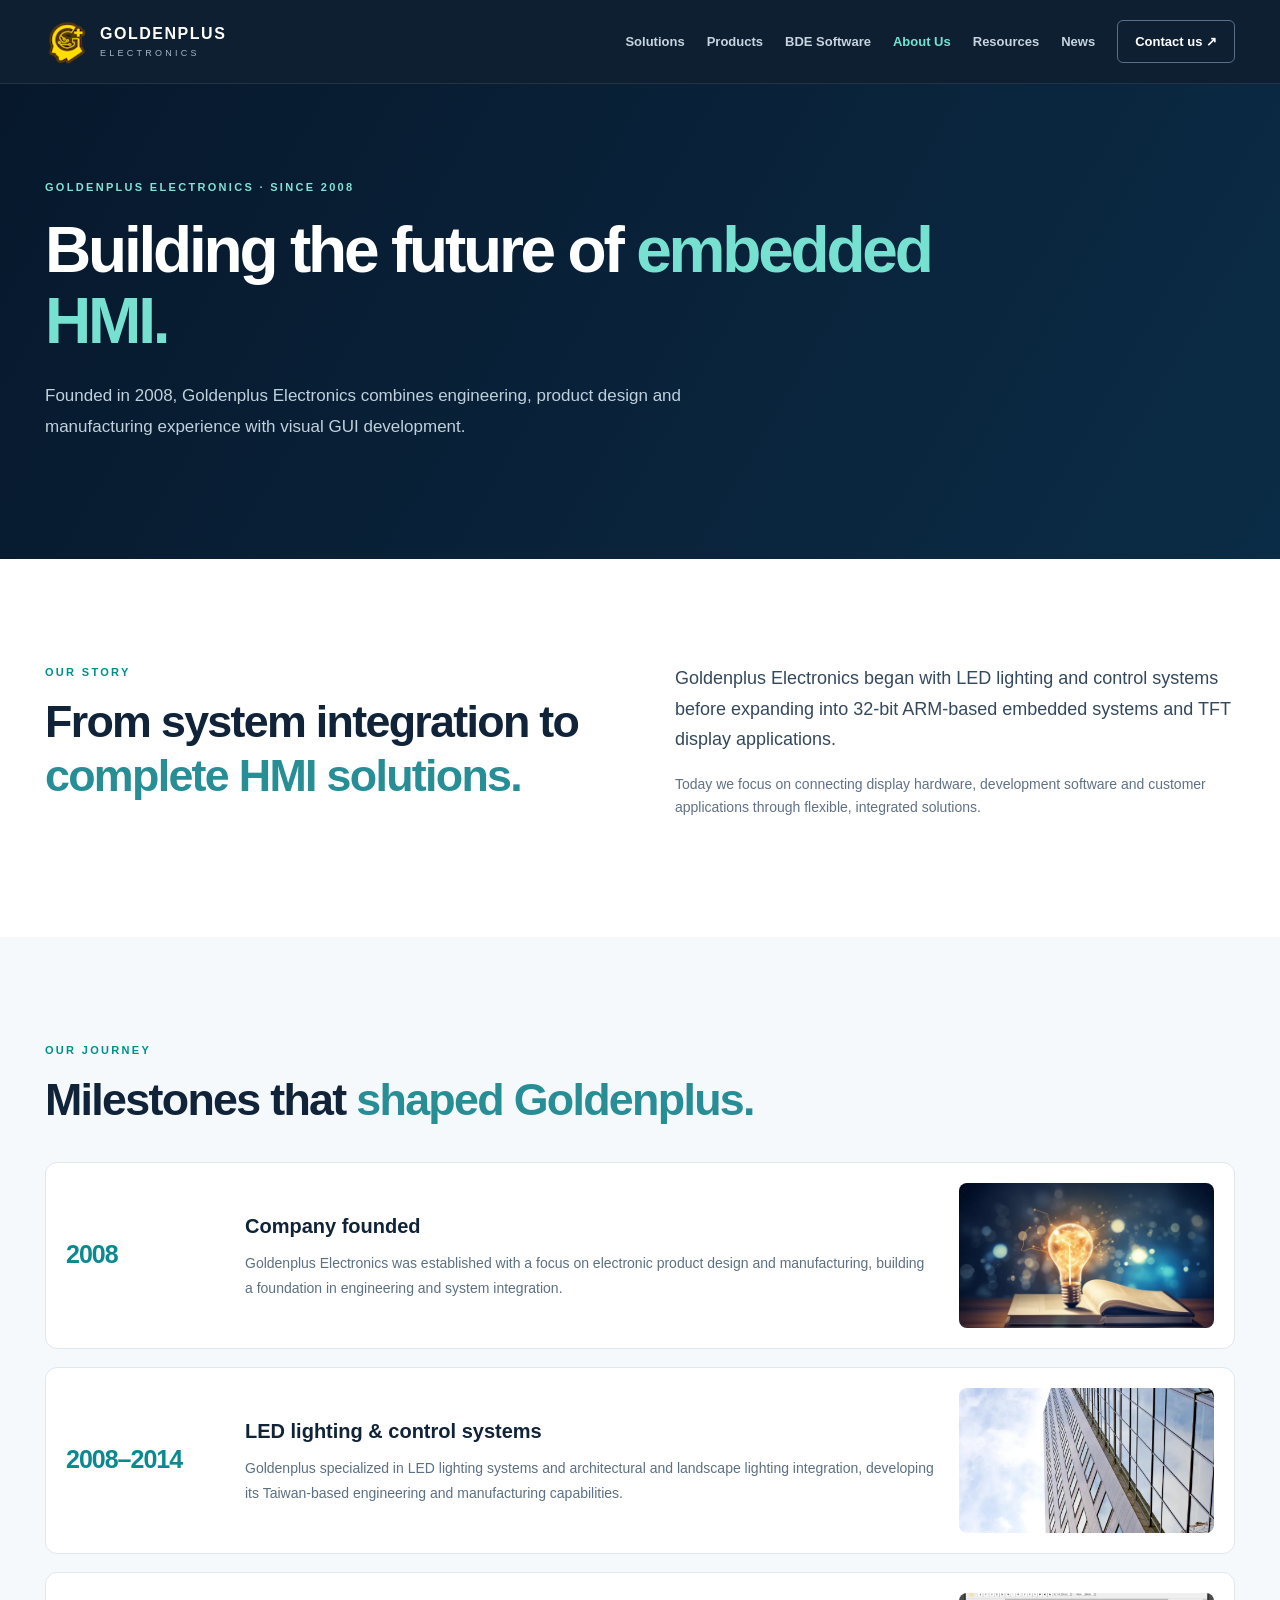
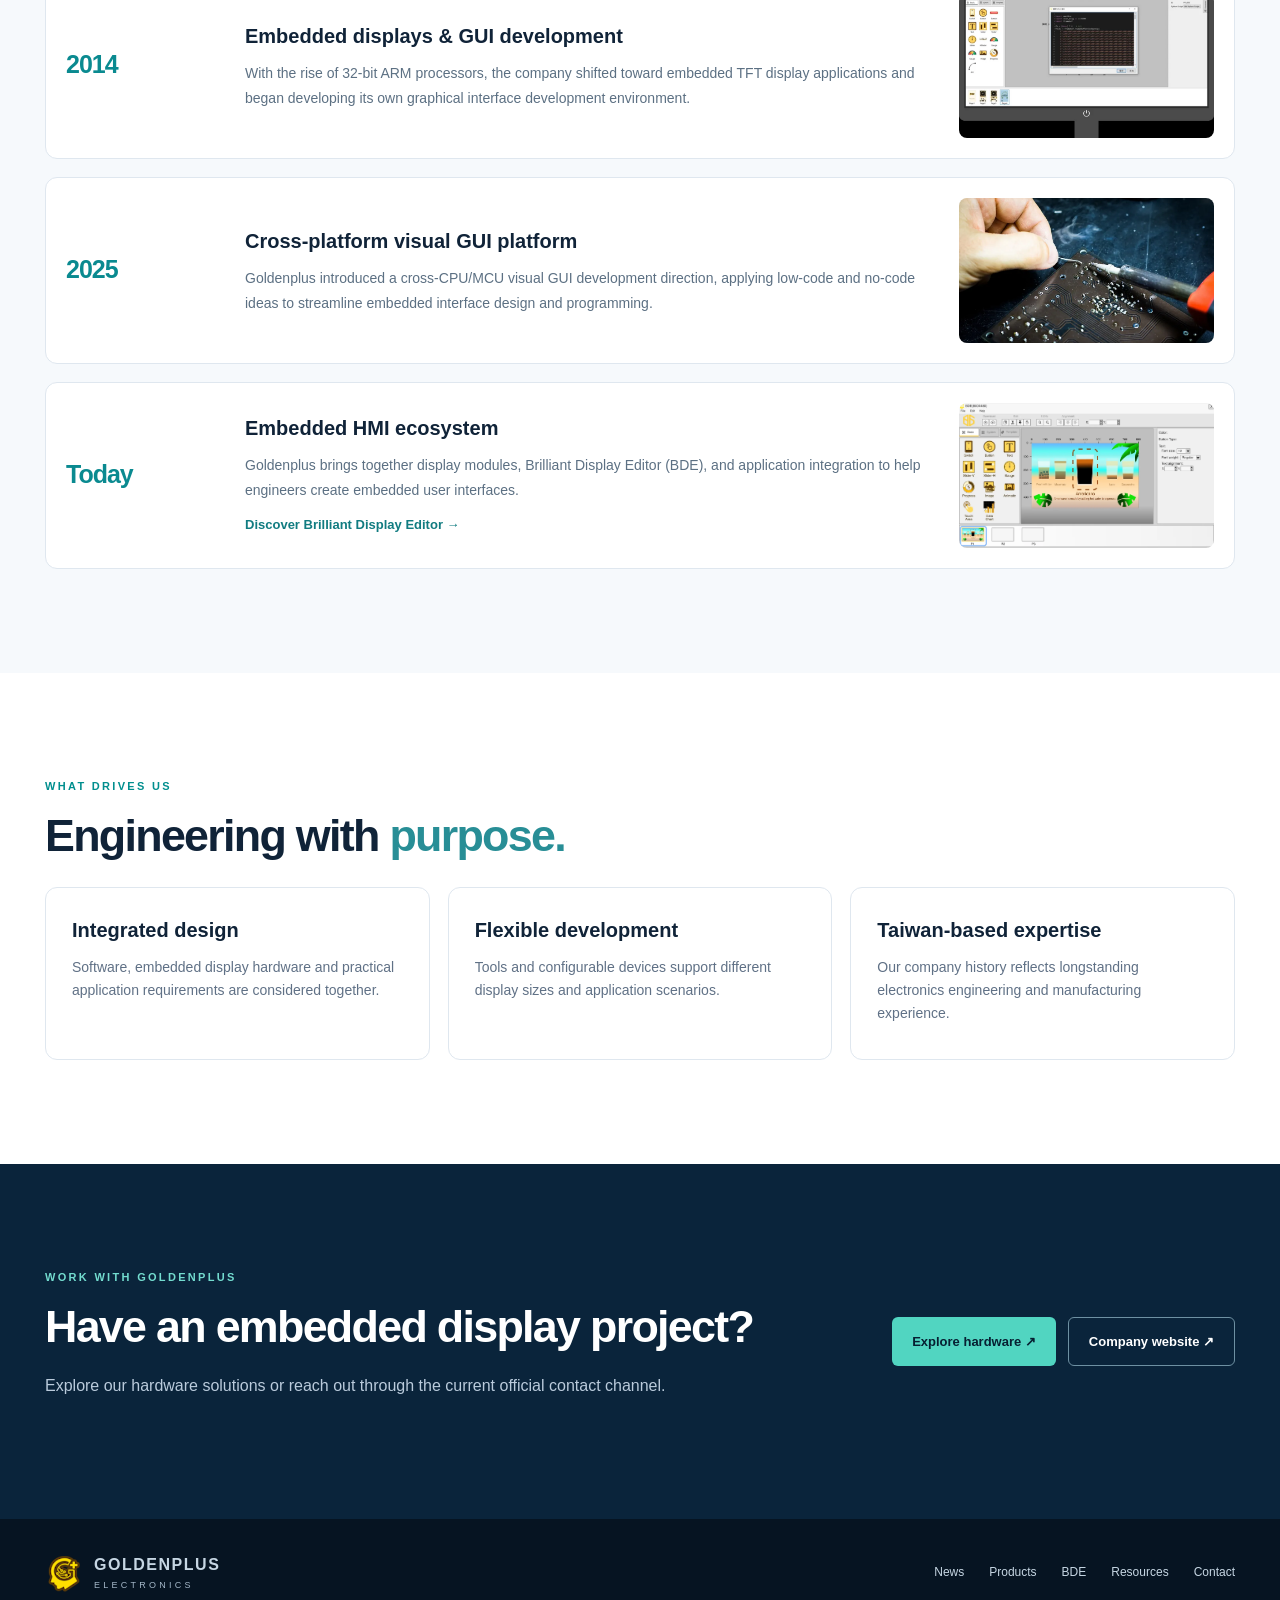
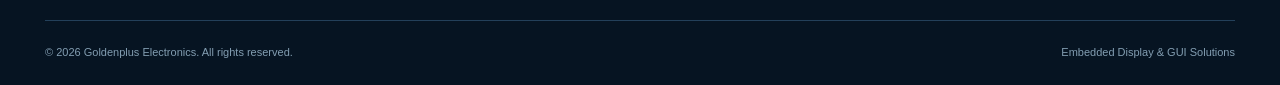
==== about.html @ c5759641 "Fix stale asset caches and static catalog routing" ====
<!doctype html>
<html lang="en">
<head>
<meta charset="utf-8"/>
<meta content="width=device-width, initial-scale=1" name="viewport"/>
<meta content="#07182c" name="theme-color"/>
<meta content="Our history since 2008: LED lighting, embedded TFT display technology, and visual HMI development." name="description"/>
<title>About Us | Goldenplus Electronics</title>
<link href="assets/images/goldenplus-mark.png" rel="icon" type="image/png"/>
<link href="assets/css/style.css?v=153a642145fe" rel="stylesheet"/>
<script defer="" src="assets/js/main.js?v=837a102c98b4"></script>
</head>
<body><a class="skip-link" href="#main">Skip to content</a>
<header class="site-header" id="top">
<div class="container nav-inner">
<a aria-label="Goldenplus Electronics home" class="brand" href="index.html">
<img alt="Goldenplus mark" height="44" src="assets/images/goldenplus-mark.png" width="44"/>
<span><strong>GOLDENPLUS</strong><small>ELECTRONICS</small></span>
</a>
<button aria-controls="primary-nav" aria-expanded="false" aria-label="Open navigation" class="menu-toggle" type="button"><span></span><span></span><span></span></button>
<nav aria-label="Main navigation" class="primary-nav" id="primary-nav"><a href="index.html#solutions">Solutions</a><a href="products.html">Products</a><a href="bde.html">BDE Software</a><a aria-current="page" href="about.html">About Us</a><a href="index.html#resources">Resources</a><a href="news.html">News</a><a class="nav-contact" href="index.html#contact">Contact us ↗</a></nav>
</div>
</header>
<main id="main">
<section class="inner-hero"><div class="container"><p class="eyebrow">GOLDENPLUS ELECTRONICS · SINCE 2008</p><h1>Building the future of <em>embedded HMI.</em></h1><p class="inner-lead">Founded in 2008, Goldenplus Electronics combines engineering, product design and manufacturing experience with visual GUI development.</p></div></section>
<section class="section"><div class="container about-intro"><div><p class="section-kicker">OUR STORY</p><h2>From system integration to <span>complete HMI solutions.</span></h2></div><div><p class="section-lead">Goldenplus Electronics began with LED lighting and control systems before expanding into 32-bit ARM-based embedded systems and TFT display applications.</p><p class="muted">Today we focus on connecting display hardware, development software and customer applications through flexible, integrated solutions.</p></div></div></section>
<section class="section timeline-section"><div class="container"><p class="section-kicker">OUR JOURNEY</p><h2>Milestones that <span>shaped Goldenplus.</span></h2><div class="timeline">
<article class="timeline-entry"><div class="timeline-year">2008</div><div class="timeline-copy"><h3>Company founded</h3><p>Goldenplus Electronics was established with a focus on electronic product design and manufacturing, building a foundation in engineering and system integration.</p></div><img alt="Historical Goldenplus electronics and lighting solutions" loading="lazy" src="assets/images/history-2008.webp"/></article>
<article class="timeline-entry"><div class="timeline-year">2008–2014</div><div class="timeline-copy"><h3>LED lighting &amp; control systems</h3><p>Goldenplus specialized in LED lighting systems and architectural and landscape lighting integration, developing its Taiwan-based engineering and manufacturing capabilities.</p></div><img alt="Goldenplus historical company development imagery" loading="lazy" src="assets/images/history-taiwan.webp"/></article>
<article class="timeline-entry"><div class="timeline-year">2014</div><div class="timeline-copy"><h3>Embedded displays &amp; GUI development</h3><p>With the rise of 32-bit ARM processors, the company shifted toward embedded TFT display applications and began developing its own graphical interface development environment.</p></div><img alt="Embedded technology from Goldenplus company history" loading="lazy" src="assets/images/history-2014.webp"/></article>
<article class="timeline-entry"><div class="timeline-year">2025</div><div class="timeline-copy"><h3>Cross-platform visual GUI platform</h3><p>Goldenplus introduced a cross-CPU/MCU visual GUI development direction, applying low-code and no-code ideas to streamline embedded interface design and programming.</p></div><img alt="Goldenplus embedded interface innovation" loading="lazy" src="assets/images/history-2025.webp"/></article>
<article class="timeline-entry"><div class="timeline-year">Today</div><div class="timeline-copy"><h3>Embedded HMI ecosystem</h3><p>Goldenplus brings together display modules, Brilliant Display Editor (BDE), and application integration to help engineers create embedded user interfaces.</p><a class="text-link" href="bde.html">Discover Brilliant Display Editor →</a></div><img alt="Brilliant Display Editor application" loading="lazy" src="assets/images/bde-editor.webp"/></article>
</div></div></section>
<section class="section values-section"><div class="container"><p class="section-kicker">WHAT DRIVES US</p><h2>Engineering with <span>purpose.</span></h2><div class="value-grid"><article><h3>Integrated design</h3><p>Software, embedded display hardware and practical application requirements are considered together.</p></article><article><h3>Flexible development</h3><p>Tools and configurable devices support different display sizes and application scenarios.</p></article><article><h3>Taiwan-based expertise</h3><p>Our company history reflects longstanding electronics engineering and manufacturing experience.</p></article></div></div></section>
<section class="section cta-banner"><div class="container banner-inner"><div><p class="section-kicker">WORK WITH GOLDENPLUS</p><h2>Have an embedded display project?</h2><p>Explore our hardware solutions or reach out through the current official contact channel.</p></div><div class="banner-actions"><a class="btn btn-primary" href="products.html">Explore hardware ↗</a><a class="btn btn-outline-light" href="https://goldenplus-elec.com.tw/" rel="noopener noreferrer" target="_blank">Company website ↗</a></div></div></section>
</main>
<footer class="site-footer"><div class="container footer-main"><a class="brand" href="index.html"><img alt="" height="38" src="assets/images/goldenplus-mark.png" width="38"/><span><strong>GOLDENPLUS</strong><small>ELECTRONICS</small></span></a><div class="footer-links"><a href="news.html">News</a><a href="products.html">Products</a><a href="bde.html">BDE</a><a href="index.html#resources">Resources</a><a href="index.html#contact">Contact</a></div></div><div class="container footer-bottom"><span>© <span id="year">2026</span> Goldenplus Electronics. All rights reserved.</span><span>Embedded Display &amp; GUI Solutions</span></div></footer>
</body></html>
---- assets/css/style.css ----
:root{--navy:#07182c;--navy2:#0b223a;--ink:#102338;--muted:#607186;--border:#dfe7ef;--paper:#f6f9fc;--white:#fff;--accent:#47d6c2;--yellow:#f4c54b;--max:1190px}*{box-sizing:border-box}html{scroll-behavior:smooth;scroll-padding-top:80px}body{margin:0;color:var(--ink);background:#fff;font:16px/1.65 -apple-system,BlinkMacSystemFont,'Segoe UI',Roboto,Arial,sans-serif}a{color:inherit;text-decoration:none}button{font:inherit}img{max-width:100%;height:auto;display:block}.container{width:min(var(--max),calc(100% - 56px));margin-inline:auto}.skip-link{position:absolute;left:10px;top:-60px;padding:10px;background:#fff;z-index:100}.skip-link:focus{top:10px}.site-header{height:84px;position:sticky;top:0;background:rgba(7,24,44,.97);color:white;z-index:40;border-bottom:1px solid rgba(255,255,255,.09);backdrop-filter:blur(14px)}.nav-inner,.brand,.primary-nav,.hero-actions,.hero-points,.hero-bottom-inner,.section-heading,.footer-main,.footer-bottom{display:flex;align-items:center}.nav-inner{height:100%;justify-content:space-between;gap:28px}.brand{gap:11px;flex-shrink:0}.brand img{object-fit:contain}.brand strong,.brand small{display:block;line-height:1.15;letter-spacing:.095em}.brand strong{font-size:16px;font-weight:800}.brand small{font-size:9px;margin-top:5px;color:#a4b7c8;letter-spacing:.36em}.primary-nav{gap:31px;font-size:13px;font-weight:650}.primary-nav>a:not(.nav-contact){color:#c8d4df;transition:color .2s}.primary-nav>a:hover{color:#fff}.nav-contact{border:1px solid #557089;border-radius:6px;padding:10px 17px;color:#fff}.nav-contact:hover{border-color:var(--accent)}.menu-toggle{display:none;background:transparent;border:0;padding:10px;cursor:pointer}.menu-toggle span{display:block;width:25px;height:2px;background:#fff;margin:5px}.hero{position:relative;overflow:hidden;color:#fff;background:linear-gradient(130deg,#07182c 0%,#0a223a 62%,#0b2d47 100%)}.hero-grid{display:grid;grid-template-columns:1.04fr .96fr;min-height:596px;align-items:center;gap:57px;padding-top:77px;padding-bottom:90px;position:relative;z-index:2}.hero-glow{position:absolute;border-radius:100%;filter:blur(7px);pointer-events:none}.glow-one{width:550px;height:550px;right:-210px;top:-200px;background:radial-gradient(circle,rgba(14,157,166,.2),transparent 68%)}.glow-two{width:580px;height:580px;left:-350px;bottom:-380px;background:radial-gradient(circle,rgba(48,115,187,.27),transparent 70%)}.eyebrow,.section-kicker,.resource-type,.product-number{font-size:11px;letter-spacing:.21em;font-weight:800}.eyebrow{color:#83e2d5;display:flex;align-items:center;gap:11px}.eyebrow-dot,.pulse,.live-indicator{width:8px;height:8px;background:#51dbc3;border-radius:50%;display:inline-block;box-shadow:0 0 0 5px rgba(81,219,195,.13)}h1,h2,h3,p{margin-top:0}.hero h1{font-size:clamp(44px,4.5vw,69px);line-height:1.09;letter-spacing:-.05em;max-width:630px;margin:22px 0 24px;font-weight:760}.hero h1 em{color:#78e3d3;font-style:normal}.hero-lead{max-width:550px;color:#bacbdc;font-size:16px;line-height:1.9;margin-bottom:32px}.hero-actions{gap:13px;flex-wrap:wrap}.btn{display:inline-flex;gap:18px;align-items:center;justify-content:center;font-size:13px;font-weight:800;min-height:49px;padding:12px 20px;border-radius:6px;transition:transform .2s,background .2s}.btn:hover{transform:translateY(-2px)}.btn-primary{background:#51d5c1;color:#072032}.btn-primary:hover{background:#7de6d6}.btn-ghost{color:#fff;border:1px solid #577089}.btn-ghost:hover{background:#163b53}.hero-points{gap:16px;flex-wrap:wrap;margin-top:34px;color:#95adbf;font-size:11px}.hero-points span+span:before{content:'·';margin-right:16px;color:#51d5c1}.hero-visual{position:relative}.hero-visual-frame{background:#142c40;border:1px solid rgba(139,220,224,.18);padding:11px;border-radius:18px;box-shadow:0 40px 95px rgba(0,0,0,.34);transform:perspective(1300px) rotateY(-4deg)}.hero-visual-frame img{width:100%;border-radius:10px}.floating-tag{position:absolute;bottom:-31px;left:-35px;display:flex;align-items:center;gap:16px;background:#fff;color:#0a2438;padding:17px 22px;border-radius:9px;box-shadow:0 20px 55px rgba(0,0,0,.25)}.floating-tag strong,.floating-tag small{display:block}.floating-tag strong{font-size:13px}.floating-tag small{font-size:11px;color:#667c8e}.visual-grid{position:absolute;inset:-25px -20px -25px 10px;z-index:-1;background-image:linear-gradient(rgba(114,217,218,.07) 1px,transparent 1px),linear-gradient(90deg,rgba(114,217,218,.07) 1px,transparent 1px);background-size:30px 30px;mask-image:linear-gradient(90deg,transparent,#000)}.hero-bottom{border-top:1px solid rgba(255,255,255,.1);position:relative;z-index:2}.hero-bottom-inner{min-height:53px;justify-content:space-between;color:#91a9bd;font-size:10px;letter-spacing:.16em;font-weight:750}.section{padding:104px 0}.section-kicker{color:#008e8e;margin-bottom:14px}.intro-grid{display:grid;grid-template-columns:1fr 1fr;gap:100px;align-items:center}.section h2,.contact-section h2{font-size:clamp(33px,3.5vw,49px);line-height:1.19;letter-spacing:-.038em;margin:0 0 19px}.section h2 span{color:#288e96}.section-lead{font-size:18px;line-height:1.7;color:#34485e}.muted{color:var(--muted);font-size:14px}.capabilities{display:grid;grid-template-columns:repeat(3,1fr);margin-top:54px;border:1px solid var(--border);border-radius:13px;overflow:hidden}.capability{padding:34px;border-right:1px solid var(--border)}.capability:last-child{border-right:0}.capability-icon{font-size:28px;color:#0a948f}.capability h3{font-size:17px;margin:16px 0 10px}.capability p{font-size:13px;color:var(--muted);margin:0}.hardware-section{background:var(--paper)}.section-heading{justify-content:space-between;align-items:end;gap:60px;margin-bottom:36px}.section-heading>p{max-width:370px;color:var(--muted);font-size:14px;margin-bottom:8px}.product-grid{display:grid;grid-template-columns:repeat(4,1fr);gap:15px}.product-card{background:#fff;border:1px solid var(--border);border-radius:11px;overflow:hidden;transition:transform .2s,box-shadow .2s}.product-card:hover{transform:translateY(-4px);box-shadow:0 14px 35px #123b5515}.product-photo{height:225px;display:flex;align-items:center;justify-content:center;padding:22px;background:linear-gradient(160deg,#f5fafc,#eaf2f7)}.product-photo img{max-height:100%;object-fit:contain}.product-info{padding:20px 21px 24px}.product-number{font-size:9px;color:#5b899a}.product-info h3{font-size:31px;line-height:1;margin:12px 0 8px;letter-spacing:-.03em}.product-info h3 span{font-size:14px;color:#607186;font-weight:500}.product-info p{color:#657a8c;font-size:12px;margin:0}.hardware-note{color:#748599;font-size:12px;margin:19px 0 0}.other-families{margin-top:42px;border-top:1px solid #d6e1ea;padding-top:25px;display:flex;align-items:center;justify-content:space-between;gap:20px}.other-families>div{display:grid;gap:4px}.other-families strong{font-size:15px}.other-families span{font-size:12px;color:#75879a}.other-families>a,.text-link{font-size:13px;font-weight:800;color:#117c81}.bde-section{background:#fff}.bde-grid{display:grid;grid-template-columns:.92fr 1.08fr;align-items:center;gap:65px}.bde-copy .section-lead{font-size:16px}.check-list{list-style:none;margin:24px 0 30px;padding:0;display:grid;gap:9px;font-size:14px;color:#486076}.check-list li:before{content:'✓';display:inline-block;color:#078f85;font-weight:800;margin-right:10px}.bde-actions{display:flex;align-items:center;flex-wrap:wrap;gap:19px}.version-note{font-size:11px;color:#8495a6;margin-top:20px}.bde-preview{background:#edf2f7;border:1px solid #d5e0e8;border-radius:15px;overflow:hidden;box-shadow:0 22px 68px rgba(10,35,64,.14)}.preview-top{height:43px;background:#0a2038;display:flex;align-items:center;justify-content:space-between;padding:0 18px;color:#8fa8be;letter-spacing:.14em;font-weight:800;font-size:10px}.window-dots{display:flex;gap:6px}.window-dots i{width:8px;height:8px;border-radius:50%;background:#526578}.window-dots i:first-child{background:#d8827b}.window-dots i:nth-child(2){background:#dfbd6d}.bde-preview>img{width:100%;max-height:480px;object-fit:contain;padding:18px;background:#eaf0f5}.preview-bottom{height:43px;display:flex;align-items:center;gap:13px;padding:0 18px;color:#5e7389;font-size:11px;font-weight:650}.live-indicator{width:6px;height:6px;box-shadow:none}.resources-section{background:#f7fafc}.resources-grid{display:grid;grid-template-columns:repeat(3,1fr);gap:18px}.resource-card{background:white;padding:31px;border:1px solid var(--border);border-radius:12px;min-height:280px;display:flex;flex-direction:column;transition:transform .2s,border-color .2s}.resource-card:hover{transform:translateY(-4px);border-color:#42c5b9}.resource-ico{font-size:23px;color:#008f90;width:49px;height:49px;border:1px solid #c9e9e7;border-radius:9px;display:flex;align-items:center;justify-content:center;font-weight:700;margin-bottom:20px}.resource-type{font-size:10px;color:#7090a2}.resource-card h3{font-size:21px;margin:10px 0 8px;letter-spacing:-.025em}.resource-card p{font-size:13px;color:var(--muted);margin-bottom:25px}.resource-cta{margin-top:auto;color:#078d88;font-size:12px;font-weight:800}.contact-section{padding:85px 0;background:linear-gradient(120deg,#0b263f,#07182c);color:white}.contact-grid{display:grid;grid-template-columns:1fr .65fr;align-items:center;gap:80px}.contact-section .section-kicker{color:#74ddd0}.contact-section h2 em{font-style:normal;color:#74ddd0}.contact-section p{max-width:540px;color:#b7c9d7;font-size:14px}.contact-cta{justify-self:end}.contact-warning{max-width:275px;font-size:11px!important;color:#d7c695!important;line-height:1.5}.footer-site-link{font-size:12px;color:#8ab4cb}.site-footer{background:#061422;color:#c6d6e3;padding:35px 0 24px}.footer-main{justify-content:space-between;gap:25px;padding-bottom:28px;border-bottom:1px solid #23405a}.footer-links{display:flex;gap:25px;font-size:12px}.footer-links a:hover{color:#77dfd1}.footer-bottom{justify-content:space-between;padding-top:22px;font-size:11px;color:#839eb2}@media(max-width:980px){.hero-grid{grid-template-columns:1fr;gap:35px;padding-top:70px}.hero-copy{max-width:720px}.hero-visual{max-width:700px}.bde-grid{gap:35px}.product-photo{height:185px}.primary-nav{gap:17px}.floating-tag{left:10px}.hero-bottom-inner{gap:12px}}@media(max-width:720px){.container{width:min(100% - 36px,560px)}.site-header{height:69px}.brand strong{font-size:13px}.brand small{font-size:8px}.brand img{width:35px;height:35px}.menu-toggle{display:block}.primary-nav{display:none;position:absolute;left:0;right:0;top:69px;background:#081c32;padding:24px 18px 26px;flex-direction:column;align-items:stretch;gap:17px;border-top:1px solid #1e3c57;box-shadow:0 20px 30px #06142260}.primary-nav.is-open{display:flex}.primary-nav a{font-size:14px}.nav-contact{text-align:center}.hero-grid{padding-top:62px;padding-bottom:70px}.hero h1{font-size:clamp(40px,11vw,59px)}.hero-lead{font-size:15px}.hero-points{gap:9px}.hero-points span+span:before{margin-right:9px}.hero-visual-frame{transform:none}.floating-tag{position:relative;bottom:auto;left:auto;margin:-16px 20px 0;width:max-content;max-width:calc(100% - 40px);padding:12px}.hero-bottom-inner{font-size:8px;letter-spacing:.08em}.section{padding:72px 0}.intro-grid,.bde-grid,.contact-grid{grid-template-columns:1fr;gap:22px}.capabilities{grid-template-columns:1fr;margin-top:28px}.capability{border-right:0;border-bottom:1px solid var(--border);padding:27px}.capability:last-child{border-bottom:0}.section-heading{display:block}.section-heading>p{margin-top:20px}.product-grid{grid-template-columns:repeat(2,1fr)}.product-photo{height:190px}.product-info{padding:15px}.product-info h3{font-size:25px}.other-families{flex-wrap:wrap;gap:25px}.bde-grid{gap:35px}.resources-grid{grid-template-columns:1fr}.resource-card{min-height:auto}.contact-section{padding:65px 0}.contact-cta{justify-self:start}.footer-main,.footer-bottom{align-items:start;flex-direction:column}.footer-links{flex-wrap:wrap;gap:18px}}@media(max-width:390px){.product-grid{gap:9px}.product-photo{height:150px;padding:10px}.product-number{letter-spacing:.08em}.hero-actions .btn{width:100%}.hero-bottom-inner span:first-child{display:none}}

/* --- Multi-page extension: About, Products and BDE --- */
.primary-nav{gap:22px}.primary-nav a[aria-current="page"]{color:#75e2d1}
.section-followup{margin:22px 0 0}.history-preview{background:#f1f8fa}.history-preview-grid{display:grid;grid-template-columns:1.1fr .9fr;gap:78px;align-items:center}.history-preview .btn{margin-top:14px}.milestone-list{border-left:2px solid #89dace;padding-left:29px}.milestone-list>div{display:grid;gap:4px;padding:15px 0;border-bottom:1px solid #d7e7ec}.milestone-list strong{font-size:23px;color:#0e7b86}.milestone-list span{color:#556c7f;font-size:14px}
.inner-hero{background:linear-gradient(120deg,#07182c,#0b2c46);color:#fff;padding:94px 0 100px}.inner-hero .container{max-width:1190px}.inner-hero h1{font-size:clamp(42px,5vw,72px);line-height:1.1;letter-spacing:-.05em;max-width:900px;margin:19px 0 25px}.inner-hero h1 em{font-style:normal;color:#76e1d0}.inner-lead{max-width:700px;color:#c0d0dc;font-size:17px;line-height:1.8}.inner-hero .version-note{color:#a7c7d6;margin-top:18px}
.about-intro{display:grid;grid-template-columns:1fr 1fr;gap:70px}.timeline-section{background:#f6f9fc}.timeline-section h2{margin-bottom:35px}.timeline{display:grid;gap:18px}.timeline-entry{display:grid;grid-template-columns:155px minmax(0,1fr) 255px;gap:24px;align-items:center;background:#fff;padding:20px;border:1px solid var(--border);border-radius:12px}.timeline-year{font-size:25px;font-weight:800;color:#0a8a90;letter-spacing:-.04em}.timeline-copy h3{font-size:20px;margin:0 0 8px}.timeline-copy p{font-size:14px;color:#5c7083;line-height:1.75;margin:0}.timeline-copy .text-link{display:inline-block;margin-top:12px}.timeline-entry img{width:100%;height:145px;object-fit:cover;border-radius:8px;background:#e6edf1}.value-grid{display:grid;grid-template-columns:repeat(3,1fr);gap:18px;margin-top:25px}.value-grid article{padding:26px;background:#fff;border:1px solid var(--border);border-radius:12px}.value-grid h3{font-size:20px;margin-bottom:9px}.value-grid p{font-size:14px;color:var(--muted);margin-bottom:8px}.cta-banner{background:#0a243b;color:white}.cta-banner .section-kicker{color:#73dccf}.cta-banner p{color:#bacbdc}.banner-inner{display:flex;align-items:center;justify-content:space-between;gap:30px}.banner-actions{display:flex;gap:12px;flex-wrap:wrap}.btn-outline-light{border:1px solid #6e90a2;color:white}
.products-detail{background:#f6f9fc}.detail-product-grid{display:grid;grid-template-columns:repeat(2,1fr);gap:20px;margin-top:30px}.detail-product{display:grid;grid-template-columns:42% 1fr;align-items:center;background:white;border:1px solid var(--border);border-radius:14px;overflow:hidden}.detail-product img{width:100%;height:250px;object-fit:contain;background:#eaf2f6;padding:19px}.detail-product>div{padding:20px}.detail-product h3{font-size:28px;line-height:1.1;margin:12px 0}.detail-product p{font-size:14px;color:#5a6f80}.detail-product .product-spec{font-weight:750;color:#0a7884}.family-section{background:white}.soft-tag{display:inline-block;margin-top:9px;padding:5px 10px;border-radius:20px;background:#eaf5f5;color:#217e81;font-size:11px;font-weight:700}.bde-detail-grid{display:grid;grid-template-columns:1fr 1fr;gap:50px;align-items:center}
@media(max-width:980px){.history-preview-grid,.about-intro,.bde-detail-grid{gap:35px}.timeline-entry{grid-template-columns:105px 1fr 170px;gap:14px}.timeline-entry img{height:120px}.detail-product{grid-template-columns:1fr}.detail-product img{height:200px}.primary-nav{gap:13px;font-size:12px}}
@media(max-width:720px){.inner-hero{padding:70px 0 76px}.inner-hero h1{font-size:clamp(38px,10vw,54px)}.inner-lead{font-size:15px}.history-preview-grid,.about-intro,.bde-detail-grid{grid-template-columns:1fr}.milestone-list{margin-top:12px}.timeline-entry{grid-template-columns:1fr;gap:10px}.timeline-entry img{height:190px;order:-1}.timeline-year{font-size:22px}.value-grid,.detail-product-grid{grid-template-columns:1fr}.detail-product{grid-template-columns:42% 1fr}.detail-product img{height:200px}.banner-inner{display:block}.banner-actions{margin-top:22px}.section{padding:68px 0}.hero-visual-frame{padding:6px}.hero-bottom-inner{gap:15px}}
@media(max-width:440px){.detail-product{grid-template-columns:1fr}.detail-product img{height:210px}.timeline-entry img{height:160px}}
@media(prefers-reduced-motion:reduce){html{scroll-behavior:auto}.btn,.product-card,.resource-card{transition:none}}

/* --- Goldenplus News: shared latest cards and dedicated news page --- */
.news-section{background:#f6fafb}.news-heading{margin-bottom:32px}.news-grid{display:grid;grid-template-columns:repeat(3,minmax(0,1fr));gap:18px}.news-card{background:#fff;border:1px solid #dfe7ef;border-radius:13px;padding:27px;display:flex;flex-direction:column;min-height:260px;box-shadow:0 8px 26px rgba(10,35,64,.035)}.news-meta{display:flex;flex-wrap:wrap;align-items:center;gap:10px;margin-bottom:20px}.news-date{font-size:12px;color:#687e91;font-variant-numeric:tabular-nums}.news-category{font-size:10px;font-weight:800;letter-spacing:.06em;text-transform:uppercase;color:#087e82;background:#e6f7f4;border-radius:99px;padding:4px 9px}.news-card h3{font-size:21px;line-height:1.35;letter-spacing:-.025em;margin:0 0 13px}.news-summary{font-size:14px;line-height:1.8;color:#607186;margin-bottom:24px}.news-card-bottom{display:flex;align-items:center;justify-content:space-between;gap:14px;flex-wrap:wrap;margin-top:auto}.news-status{font-size:11px;font-weight:700;color:#496c7e}.news-link{font-size:13px;font-weight:800;color:#087e82}.news-link:hover,.news-more a:hover{text-decoration:underline}.news-more{margin-top:27px}.news-filters{display:flex;flex-wrap:wrap;gap:9px;margin-bottom:28px}.news-filter{appearance:none;background:#fff;color:#315167;border:1px solid #cfdfe6;border-radius:100px;min-height:43px;padding:8px 17px;cursor:pointer;font-weight:700;font-size:13px}.news-filter:hover{border-color:#24a99f}.news-filter.is-active{background:#0b2b43;border-color:#0b2b43;color:#fff}.news-filter:focus-visible,.news-link:focus-visible{outline:3px solid #3cbfac;outline-offset:3px}.news-page-section{background:#f6fafb}.news-disclaimer{margin-top:25px;color:#6b8091;font-size:13px;max-width:760px}.news-loading,.news-error,.news-empty{grid-column:1/-1;color:#607186;font-size:14px;padding:20px 0}.news-cta-section{background:#fff}.news-cta-inner{display:flex;align-items:center;justify-content:space-between;gap:35px}.news-cta-links{display:flex;align-items:center;gap:20px;flex-wrap:wrap}
@media(max-width:980px){.news-grid{grid-template-columns:repeat(2,minmax(0,1fr))}}
@media(max-width:720px){.news-grid{grid-template-columns:1fr}.news-card{min-height:0;padding:23px}.news-card h3{font-size:20px}.news-cta-inner{display:block}.news-cta-links{margin-top:23px}.news-filters{gap:7px}.news-filter{font-size:12px;padding:8px 13px}}

/* News photo covers and event article gallery */
.news-card-media{margin:-27px -27px 22px;overflow:hidden;border-radius:12px 12px 0 0;background:#e6f0f4;aspect-ratio:16/9}
.news-card-image{width:100%;height:100%;object-fit:cover}
.news-card:has(.news-card-media){padding-top:27px}
.event-article{max-width:970px;margin:auto}
.event-article .event-hero-image{width:100%;height:auto;aspect-ratio:16/9;object-fit:cover;border-radius:14px;margin:27px 0 30px}
.event-article h2{font-size:clamp(24px,3vw,36px);line-height:1.2;margin:34px 0 18px}
.event-article p,.event-article li{font-size:16px;color:#52687b;line-height:1.85}
.event-facts{display:grid;grid-template-columns:repeat(3,minmax(0,1fr));gap:12px;margin:20px 0 35px}
.event-facts>div{border-radius:10px;border:1px solid #dfe7ef;background:#fff;padding:16px}
.event-facts strong{display:block;font-size:11px;letter-spacing:.08em;text-transform:uppercase;color:#087e82;margin-bottom:8px}
.event-facts span{font-size:14px;color:#263b4a}
.event-gallery{display:grid;grid-template-columns:repeat(2,minmax(0,1fr));gap:16px;margin-top:23px}
.event-gallery figure{margin:0;background:#fff;border:1px solid #dfe7ef;overflow:hidden;border-radius:12px}
.event-gallery img{width:100%;height:275px;object-fit:cover}
.event-gallery figcaption{padding:12px 14px;font-size:13px;color:#546a7c}
.event-gallery a:focus-visible{outline:3px solid #2faeaa;outline-offset:2px}
@media(max-width:720px){.news-card-media{margin:-23px -23px 20px}.news-card:has(.news-card-media){padding-top:23px}.event-facts{grid-template-columns:1fr}.event-gallery{grid-template-columns:1fr}.event-gallery img{height:auto;max-height:430px;object-fit:contain;background:#eaf0f4}}

/* Shared JSON-backed article template */
.article-section{background:#f6fafb}.article-section .event-article>p:first-child{margin-bottom:20px}.article-section .event-article ul{padding-left:24px}.article-section .event-article li{margin:8px 0}.article-section .event-article .news-error{color:#9a3340}.article-section .event-gallery{margin-bottom:30px}

/* Product catalog: shared family cards, comparison tables and detail template. */
a:focus-visible,button:focus-visible,.spec-scroll:focus-visible{outline:3px solid #189f98;outline-offset:5px}
.family-hero-panel{background:rgba(255,255,255,.04);border:1px solid #315268;border-radius:16px;padding:26px;min-width:0}
.panel-label{font-size:10px;letter-spacing:.14em;color:#88b4c4;margin:0 0 17px}.hero-family{display:grid;grid-template-columns:28px minmax(0,1fr) 20px;gap:15px;align-items:center;padding:22px 0;border-top:1px solid #2a455a}.hero-family strong{font-size:24px;letter-spacing:-.03em;display:block}.hero-family small{color:#b6cad6;font-size:13px;display:block;margin-top:3px}.hero-family:hover strong,.panel-foot a:hover{color:#78e3d0}.family-index{font-size:11px;color:#73ddd0}.hero-family>span:last-child{color:#70dcca}.panel-foot{border-top:1px solid #2a455a;padding-top:18px;display:flex;flex-wrap:wrap;gap:10px;justify-content:space-between;font-size:11px;color:#b7cbd6}.panel-foot a{color:#77e2ce}
.family-grid{display:grid;grid-template-columns:repeat(3,minmax(0,1fr));gap:20px;margin-top:30px}.family-card{--family-accent:#078b85;display:flex;flex-direction:column;min-width:0;background:#fff;border:1px solid var(--border);border-top:4px solid var(--family-accent);border-radius:12px;padding:29px}.family-aeternus{--family-accent:#337baf}.family-omni{--family-accent:#977224}.family-category{color:var(--family-accent);text-transform:uppercase;font-size:10px;letter-spacing:.14em;font-weight:800;margin:0 0 18px}.family-card h3{font-size:26px;letter-spacing:-.04em;line-height:1.2;margin:0 0 15px}.family-title-link:hover{text-decoration:underline;text-underline-offset:5px}.family-summary{color:var(--muted);font-size:14px;line-height:1.8;margin:0 0 18px}.family-highlights{padding-left:19px;font-size:13px;color:#375368;margin:0 0 24px}.family-highlights li{margin:8px 0}.family-cta{margin-top:auto;font-size:13px}.family-comparison,.related-section{background:var(--paper)}.catalog-jump{display:inline-block;color:#7ce3d2;margin-top:15px}.catalog-note{font-size:13px;color:#5d7183;max-width:970px;line-height:1.8;margin-top:18px}.spec-scroll{max-width:100%;overflow-x:auto;border:1px solid var(--border);border-radius:10px;background:#fff;margin-top:22px}.spec-table{width:100%;border-collapse:collapse;text-align:left;font-size:14px;line-height:1.6}.spec-table caption{text-align:left;padding:16px 20px;background:#edf4f7;font-size:12px;font-weight:750;color:#35566c}.spec-table th,.spec-table td{padding:16px 20px;border-bottom:1px solid var(--border);vertical-align:top;min-width:120px}.spec-table thead th{background:#f6f9fb;color:#26495e;font-size:12px}.spec-table tbody th{font-weight:650;color:#26495e}.spec-table td{color:#53697b}.spec-table tr:last-child>*{border-bottom:0}.catalog-help{display:grid;grid-template-columns:1fr auto;align-items:center;gap:50px}.catalog-help p{max-width:750px;color:var(--muted)}.catalog-actions{display:flex;flex-direction:column;gap:17px}.breadcrumb{display:flex;gap:12px;flex-wrap:wrap;font-size:12px;color:#637c8e;margin-bottom:40px}.breadcrumb a{text-decoration:underline;text-underline-offset:3px}.product-intro-grid{display:grid;grid-template-columns:1fr 1fr;gap:55px;align-items:start}.product-intro-grid h2{font-size:clamp(28px,3.5vw,42px);line-height:1.2}.product-intro-grid .spec-scroll{margin-top:0}.product-block{margin-top:64px}.product-block h2{font-size:32px;line-height:1.25}.application-tags{display:flex;flex-wrap:wrap;list-style:none;padding:0;gap:12px}.application-tags li{padding:12px 18px;background:#edf6f6;border:1px solid #d9e9e9;border-radius:7px;font-size:14px}.brochure-panel{background:#f1f7f9;padding:30px;border:1px solid var(--border);border-radius:12px}.brochure-links{display:flex;flex-wrap:wrap;gap:14px;margin-top:22px}.brochure-link{background:#fff;border:1px solid #c9dfe4;border-radius:7px;padding:13px 18px;font-size:14px;font-weight:650;color:#087e82}.brochure-link:hover{border-color:#078b85;background:#eaf8f4}.catalog-error{padding:20px;background:#fff5e8;border:1px solid #ead6b3;border-radius:8px;grid-column:1/-1;color:#705126}
@media(max-width:980px){.family-grid{gap:14px}.family-card{padding:22px}.family-card h3{font-size:23px}.product-intro-grid{gap:25px}.hero-family strong{font-size:23px}}
@media(max-width:720px){.family-grid,.product-intro-grid,.catalog-help{grid-template-columns:1fr}.family-hero-panel{padding:22px}.hero-family{padding:19px 0}.family-card{padding:25px}.family-card h3{font-size:27px}.spec-table{font-size:13px}.spec-table th,.spec-table td{padding:13px 15px}.family-comparison .spec-table{min-width:720px}.product-block{margin-top:42px}.brochure-panel{padding:23px}.catalog-help{gap:20px}.catalog-actions{align-items:flex-start}.brochure-links{flex-direction:column}.brochure-link{font-size:13px}.contact-cta a{overflow-wrap:anywhere}}
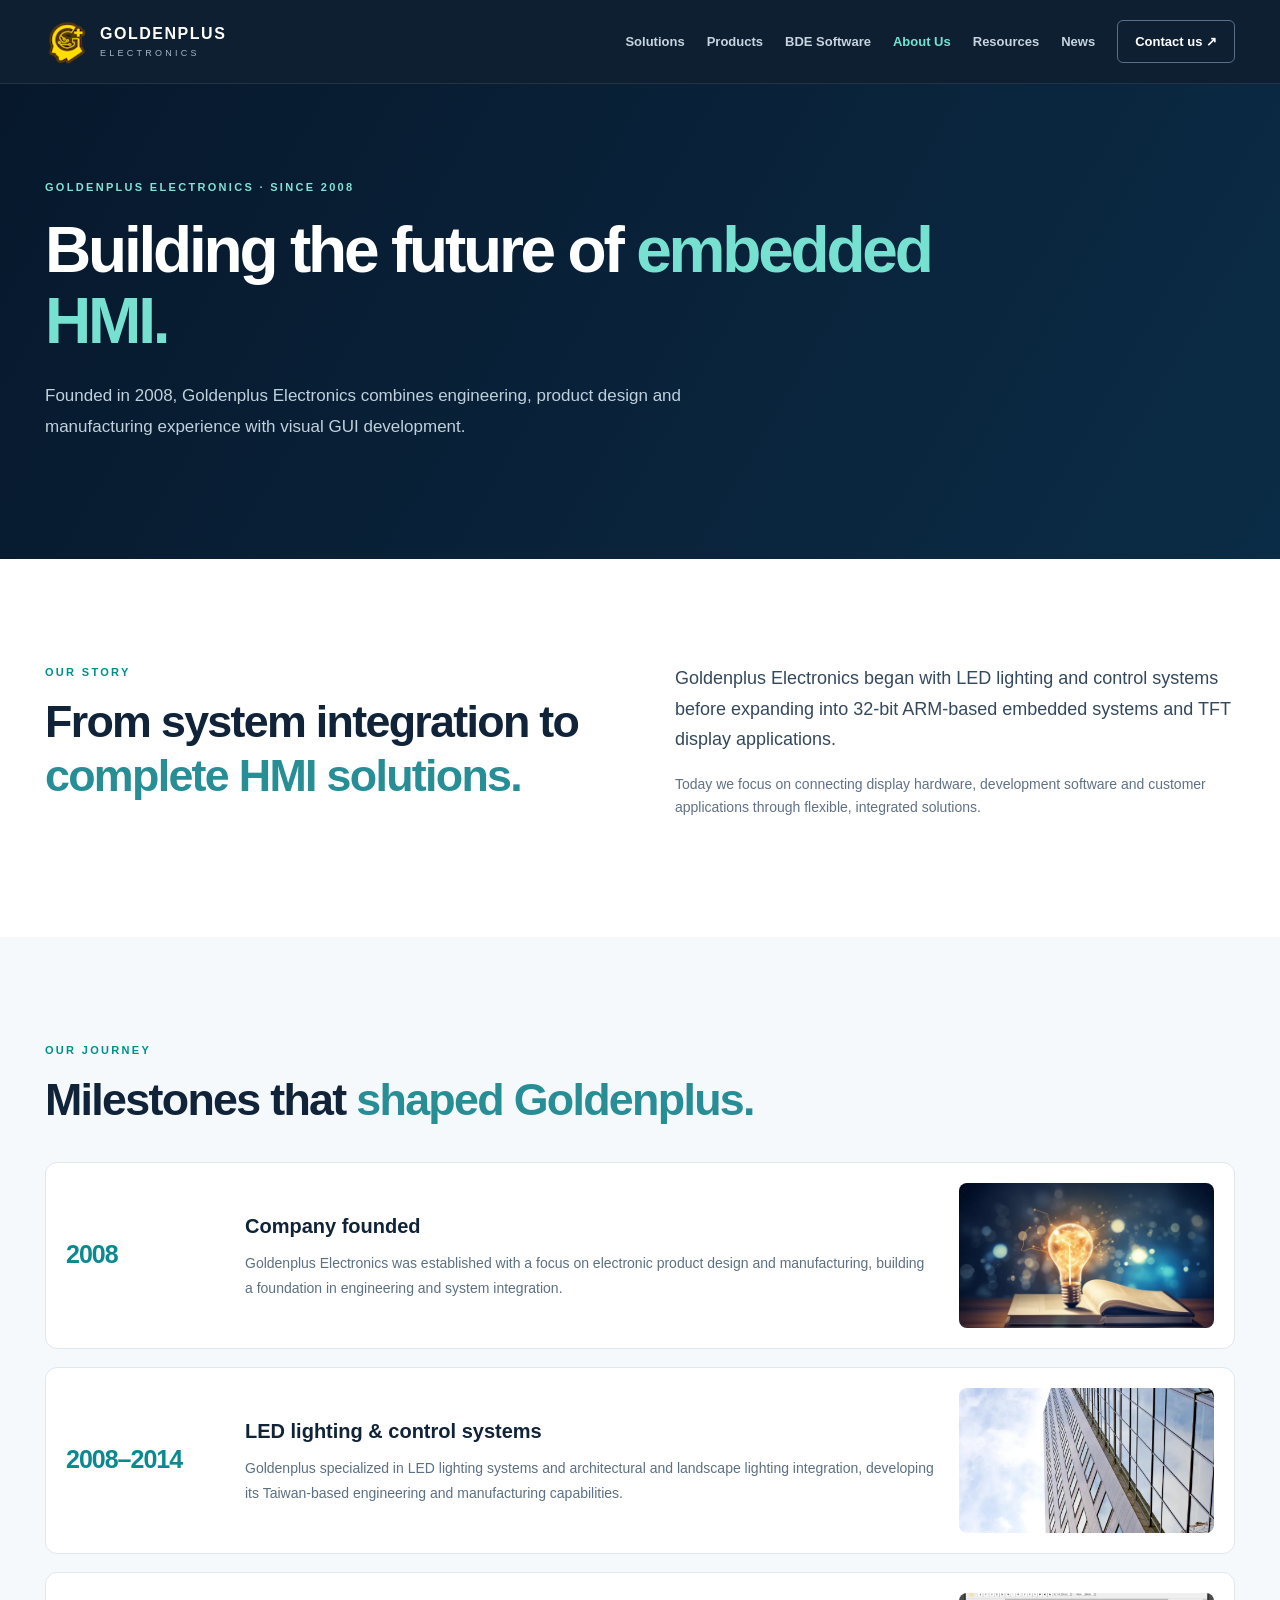
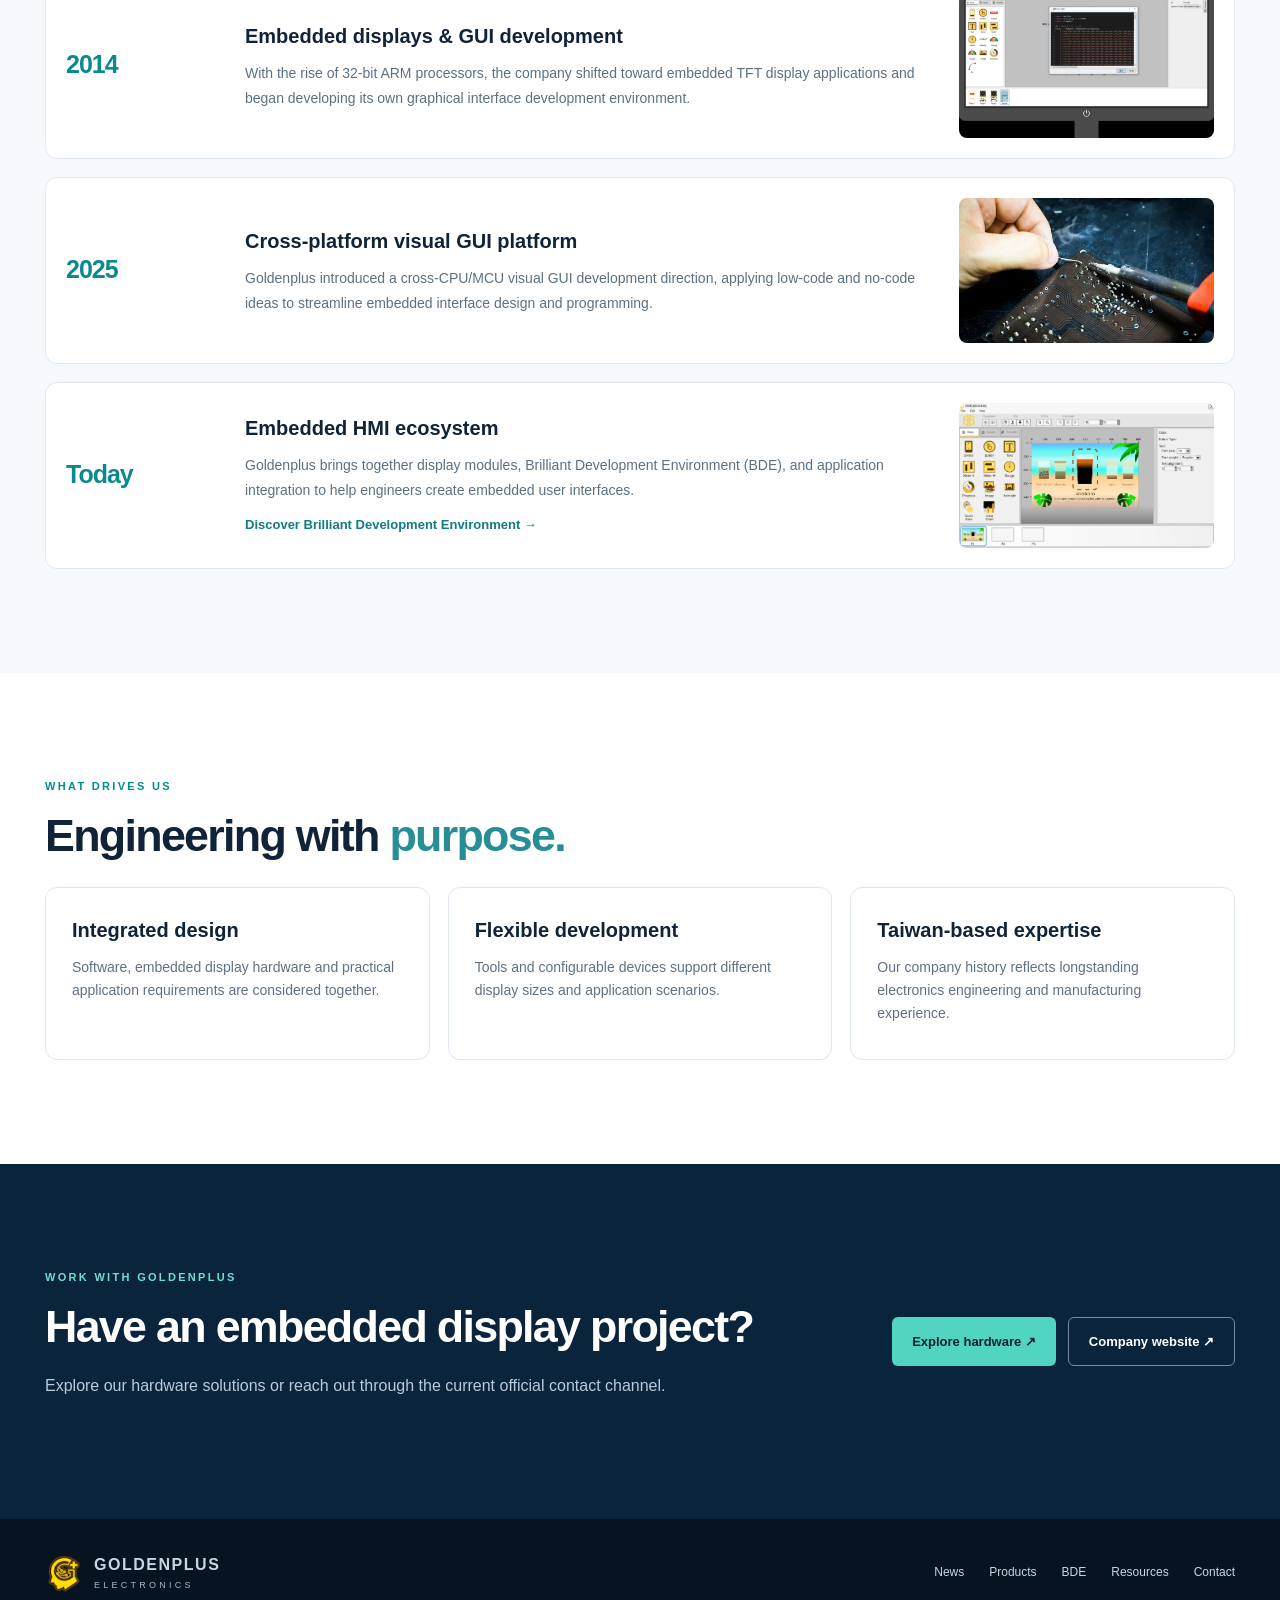
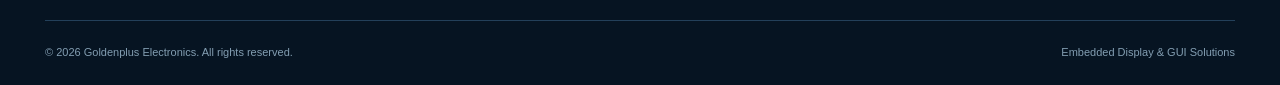
==== commit d9f34f1c: "Use Brilliant Development Environment as the BDE product name" ====
--- a/about.html
+++ b/about.html
@@ -6,8 +6,17 @@
 <meta content="#07182c" name="theme-color"/>
 <meta content="Our history since 2008: LED lighting, embedded TFT display technology, and visual HMI development." name="description"/>
 <title>About Us | Goldenplus Electronics</title>
+<!-- Set the asset base before loading styles/scripts on nested production URLs. -->
+<script>
+if (/^(www\.)?goldenplus-elec\.com\.tw$/i.test(window.location.hostname)) {
+    var siteBase = document.createElement('base');
+    siteBase.href = '/';
+    document.head.appendChild(siteBase);
+}
+</script>
 <link href="assets/images/goldenplus-mark.png" rel="icon" type="image/png"/>
-<link href="assets/css/style.css?v=153a642145fe" rel="stylesheet"/>
+<link href="assets/css/style.css?v=1915b0144743" rel="stylesheet"/>
+<script defer src="assets/js/routes.js?v=c92b873f3d51"></script>
 <script defer="" src="assets/js/main.js?v=837a102c98b4"></script>
 </head>
 <body><a class="skip-link" href="#main">Skip to content</a>
@@ -29,7 +38,7 @@
 <article class="timeline-entry"><div class="timeline-year">2008–2014</div><div class="timeline-copy"><h3>LED lighting &amp; control systems</h3><p>Goldenplus specialized in LED lighting systems and architectural and landscape lighting integration, developing its Taiwan-based engineering and manufacturing capabilities.</p></div><img alt="Goldenplus historical company development imagery" loading="lazy" src="assets/images/history-taiwan.webp"/></article>
 <article class="timeline-entry"><div class="timeline-year">2014</div><div class="timeline-copy"><h3>Embedded displays &amp; GUI development</h3><p>With the rise of 32-bit ARM processors, the company shifted toward embedded TFT display applications and began developing its own graphical interface development environment.</p></div><img alt="Embedded technology from Goldenplus company history" loading="lazy" src="assets/images/history-2014.webp"/></article>
 <article class="timeline-entry"><div class="timeline-year">2025</div><div class="timeline-copy"><h3>Cross-platform visual GUI platform</h3><p>Goldenplus introduced a cross-CPU/MCU visual GUI development direction, applying low-code and no-code ideas to streamline embedded interface design and programming.</p></div><img alt="Goldenplus embedded interface innovation" loading="lazy" src="assets/images/history-2025.webp"/></article>
-<article class="timeline-entry"><div class="timeline-year">Today</div><div class="timeline-copy"><h3>Embedded HMI ecosystem</h3><p>Goldenplus brings together display modules, Brilliant Display Editor (BDE), and application integration to help engineers create embedded user interfaces.</p><a class="text-link" href="bde.html">Discover Brilliant Display Editor →</a></div><img alt="Brilliant Display Editor application" loading="lazy" src="assets/images/bde-editor.webp"/></article>
+<article class="timeline-entry"><div class="timeline-year">Today</div><div class="timeline-copy"><h3>Embedded HMI ecosystem</h3><p>Goldenplus brings together display modules, Brilliant Development Environment (BDE), and application integration to help engineers create embedded user interfaces.</p><a class="text-link" href="bde.html">Discover Brilliant Development Environment →</a></div><img alt="Brilliant Development Environment application" loading="lazy" src="assets/images/bde-editor.webp"/></article>
 </div></div></section>
 <section class="section values-section"><div class="container"><p class="section-kicker">WHAT DRIVES US</p><h2>Engineering with <span>purpose.</span></h2><div class="value-grid"><article><h3>Integrated design</h3><p>Software, embedded display hardware and practical application requirements are considered together.</p></article><article><h3>Flexible development</h3><p>Tools and configurable devices support different display sizes and application scenarios.</p></article><article><h3>Taiwan-based expertise</h3><p>Our company history reflects longstanding electronics engineering and manufacturing experience.</p></article></div></div></section>
 <section class="section cta-banner"><div class="container banner-inner"><div><p class="section-kicker">WORK WITH GOLDENPLUS</p><h2>Have an embedded display project?</h2><p>Explore our hardware solutions or reach out through the current official contact channel.</p></div><div class="banner-actions"><a class="btn btn-primary" href="products.html">Explore hardware ↗</a><a class="btn btn-outline-light" href="https://goldenplus-elec.com.tw/" rel="noopener noreferrer" target="_blank">Company website ↗</a></div></div></section>
--- a/assets/css/style.css
+++ b/assets/css/style.css
@@ -43,5 +43,20 @@
 .family-hero-panel{background:rgba(255,255,255,.04);border:1px solid #315268;border-radius:16px;padding:26px;min-width:0}
 .panel-label{font-size:10px;letter-spacing:.14em;color:#88b4c4;margin:0 0 17px}.hero-family{display:grid;grid-template-columns:28px minmax(0,1fr) 20px;gap:15px;align-items:center;padding:22px 0;border-top:1px solid #2a455a}.hero-family strong{font-size:24px;letter-spacing:-.03em;display:block}.hero-family small{color:#b6cad6;font-size:13px;display:block;margin-top:3px}.hero-family:hover strong,.panel-foot a:hover{color:#78e3d0}.family-index{font-size:11px;color:#73ddd0}.hero-family>span:last-child{color:#70dcca}.panel-foot{border-top:1px solid #2a455a;padding-top:18px;display:flex;flex-wrap:wrap;gap:10px;justify-content:space-between;font-size:11px;color:#b7cbd6}.panel-foot a{color:#77e2ce}
 .family-grid{display:grid;grid-template-columns:repeat(3,minmax(0,1fr));gap:20px;margin-top:30px}.family-card{--family-accent:#078b85;display:flex;flex-direction:column;min-width:0;background:#fff;border:1px solid var(--border);border-top:4px solid var(--family-accent);border-radius:12px;padding:29px}.family-aeternus{--family-accent:#337baf}.family-omni{--family-accent:#977224}.family-category{color:var(--family-accent);text-transform:uppercase;font-size:10px;letter-spacing:.14em;font-weight:800;margin:0 0 18px}.family-card h3{font-size:26px;letter-spacing:-.04em;line-height:1.2;margin:0 0 15px}.family-title-link:hover{text-decoration:underline;text-underline-offset:5px}.family-summary{color:var(--muted);font-size:14px;line-height:1.8;margin:0 0 18px}.family-highlights{padding-left:19px;font-size:13px;color:#375368;margin:0 0 24px}.family-highlights li{margin:8px 0}.family-cta{margin-top:auto;font-size:13px}.family-comparison,.related-section{background:var(--paper)}.catalog-jump{display:inline-block;color:#7ce3d2;margin-top:15px}.catalog-note{font-size:13px;color:#5d7183;max-width:970px;line-height:1.8;margin-top:18px}.spec-scroll{max-width:100%;overflow-x:auto;border:1px solid var(--border);border-radius:10px;background:#fff;margin-top:22px}.spec-table{width:100%;border-collapse:collapse;text-align:left;font-size:14px;line-height:1.6}.spec-table caption{text-align:left;padding:16px 20px;background:#edf4f7;font-size:12px;font-weight:750;color:#35566c}.spec-table th,.spec-table td{padding:16px 20px;border-bottom:1px solid var(--border);vertical-align:top;min-width:120px}.spec-table thead th{background:#f6f9fb;color:#26495e;font-size:12px}.spec-table tbody th{font-weight:650;color:#26495e}.spec-table td{color:#53697b}.spec-table tr:last-child>*{border-bottom:0}.catalog-help{display:grid;grid-template-columns:1fr auto;align-items:center;gap:50px}.catalog-help p{max-width:750px;color:var(--muted)}.catalog-actions{display:flex;flex-direction:column;gap:17px}.breadcrumb{display:flex;gap:12px;flex-wrap:wrap;font-size:12px;color:#637c8e;margin-bottom:40px}.breadcrumb a{text-decoration:underline;text-underline-offset:3px}.product-intro-grid{display:grid;grid-template-columns:1fr 1fr;gap:55px;align-items:start}.product-intro-grid h2{font-size:clamp(28px,3.5vw,42px);line-height:1.2}.product-intro-grid .spec-scroll{margin-top:0}.product-block{margin-top:64px}.product-block h2{font-size:32px;line-height:1.25}.application-tags{display:flex;flex-wrap:wrap;list-style:none;padding:0;gap:12px}.application-tags li{padding:12px 18px;background:#edf6f6;border:1px solid #d9e9e9;border-radius:7px;font-size:14px}.brochure-panel{background:#f1f7f9;padding:30px;border:1px solid var(--border);border-radius:12px}.brochure-links{display:flex;flex-wrap:wrap;gap:14px;margin-top:22px}.brochure-link{background:#fff;border:1px solid #c9dfe4;border-radius:7px;padding:13px 18px;font-size:14px;font-weight:650;color:#087e82}.brochure-link:hover{border-color:#078b85;background:#eaf8f4}.catalog-error{padding:20px;background:#fff5e8;border:1px solid #ead6b3;border-radius:8px;grid-column:1/-1;color:#705126}
+@media(min-width:981px){.family-grid[data-product-cards="home"],.family-grid[data-product-cards="catalog"]{grid-template-columns:repeat(4,minmax(0,1fr))}}
+@media(min-width:721px) and (max-width:980px){.family-grid[data-product-cards="home"],.family-grid[data-product-cards="catalog"]{grid-template-columns:repeat(2,minmax(0,1fr))}}
 @media(max-width:980px){.family-grid{gap:14px}.family-card{padding:22px}.family-card h3{font-size:23px}.product-intro-grid{gap:25px}.hero-family strong{font-size:23px}}
 @media(max-width:720px){.family-grid,.product-intro-grid,.catalog-help{grid-template-columns:1fr}.family-hero-panel{padding:22px}.hero-family{padding:19px 0}.family-card{padding:25px}.family-card h3{font-size:27px}.spec-table{font-size:13px}.spec-table th,.spec-table td{padding:13px 15px}.family-comparison .spec-table{min-width:720px}.product-block{margin-top:42px}.brochure-panel{padding:23px}.catalog-help{gap:20px}.catalog-actions{align-items:flex-start}.brochure-links{flex-direction:column}.brochure-link{font-size:13px}.contact-cta a{overflow-wrap:anywhere}}
+
+/* Optional product photography, loaded from the product catalog JSON. */
+.product-gallery{display:grid;grid-template-columns:repeat(4,minmax(0,1fr));gap:20px;margin-top:24px}
+.product-gallery-item{margin:0;min-width:0;background:#fff;border:1px solid var(--border);border-radius:10px;overflow:hidden}
+.product-gallery-link{display:flex;align-items:center;justify-content:center;background:#fff;padding:16px;min-height:260px}
+.product-gallery-link:hover{background:#f0f8f7}
+.product-gallery img{display:block;width:100%;height:260px;object-fit:contain}
+.product-gallery figcaption{padding:15px 18px;border-top:1px solid var(--border);font-size:13px;font-weight:650;color:#35566c}
+.product-gallery .is-featured{grid-column:1/-1}
+.product-gallery .is-featured .product-gallery-link{padding:0;min-height:0}
+.product-gallery .is-featured img{width:100%;height:auto}
+@media(max-width:980px){.product-gallery{grid-template-columns:repeat(2,minmax(0,1fr))}}
+@media(max-width:480px){.product-gallery{grid-template-columns:1fr;gap:16px}.product-gallery-link{min-height:230px}.product-gallery img{height:280px}}
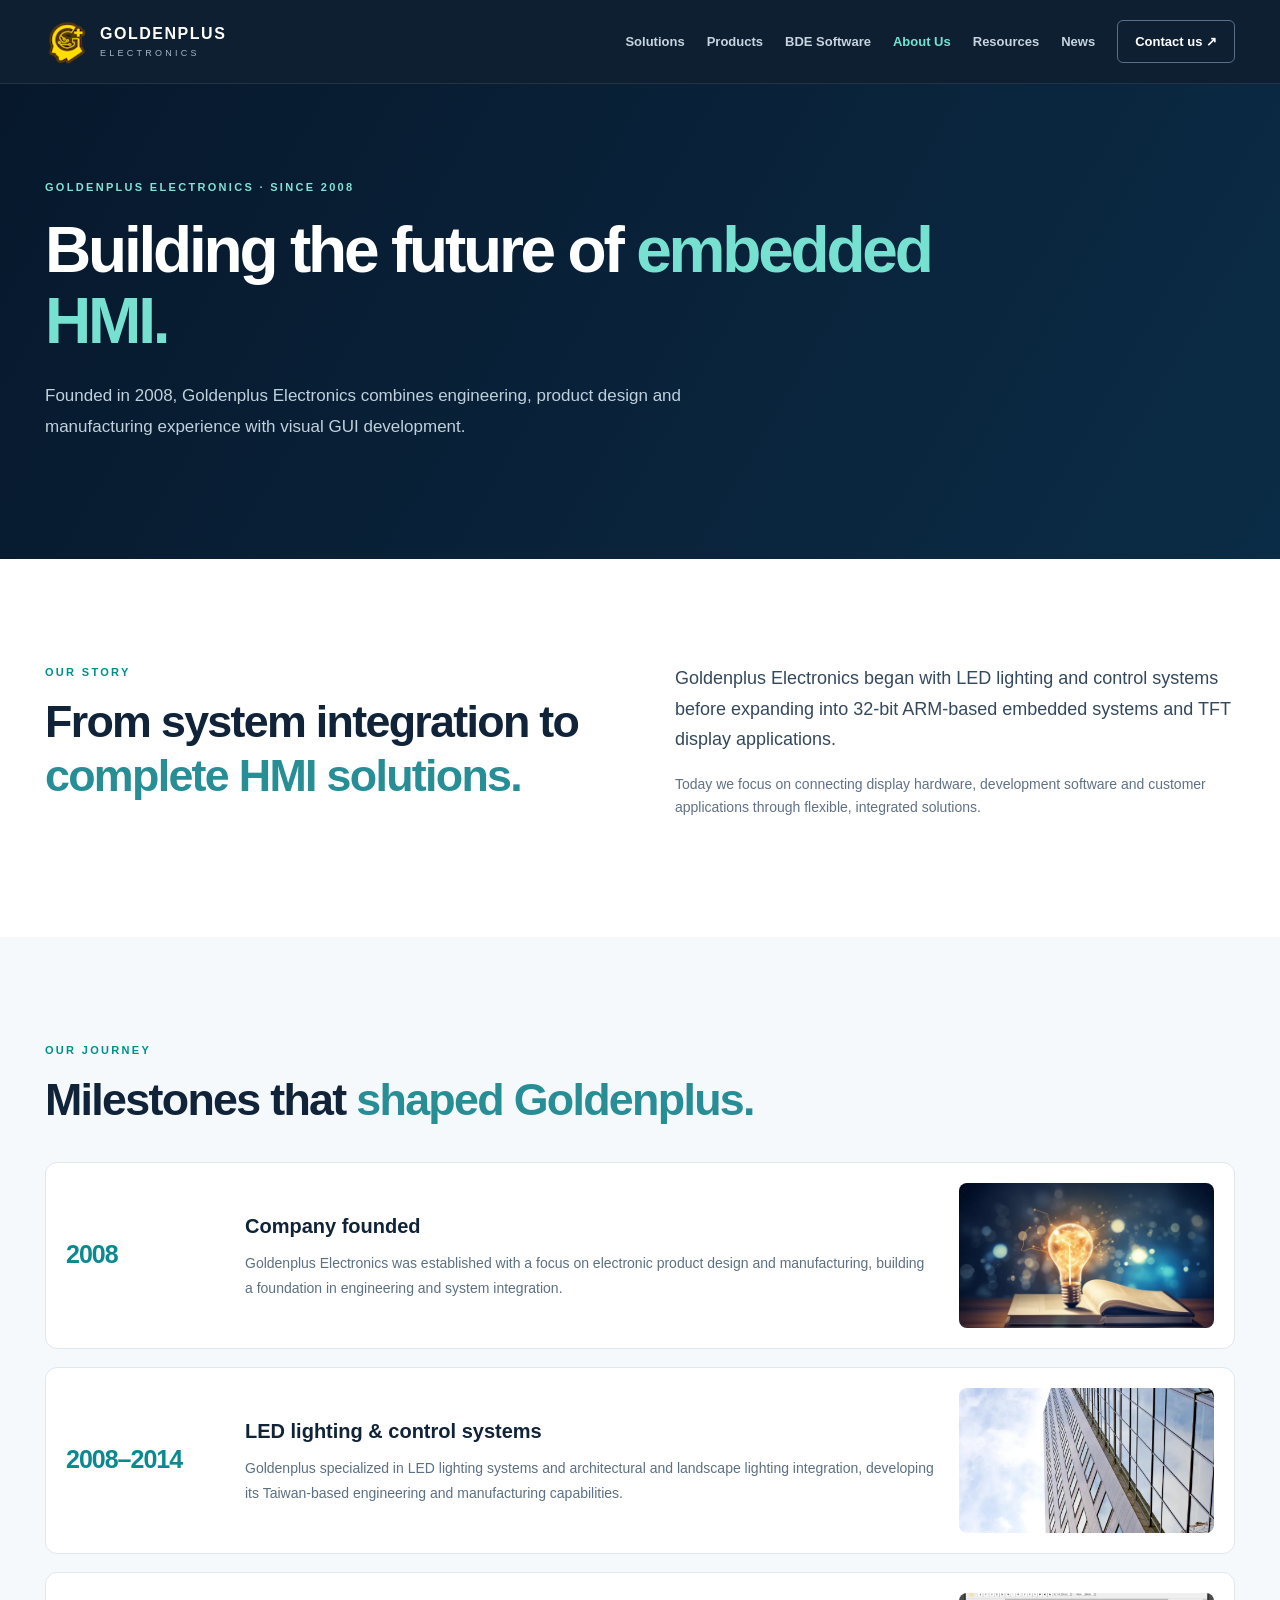
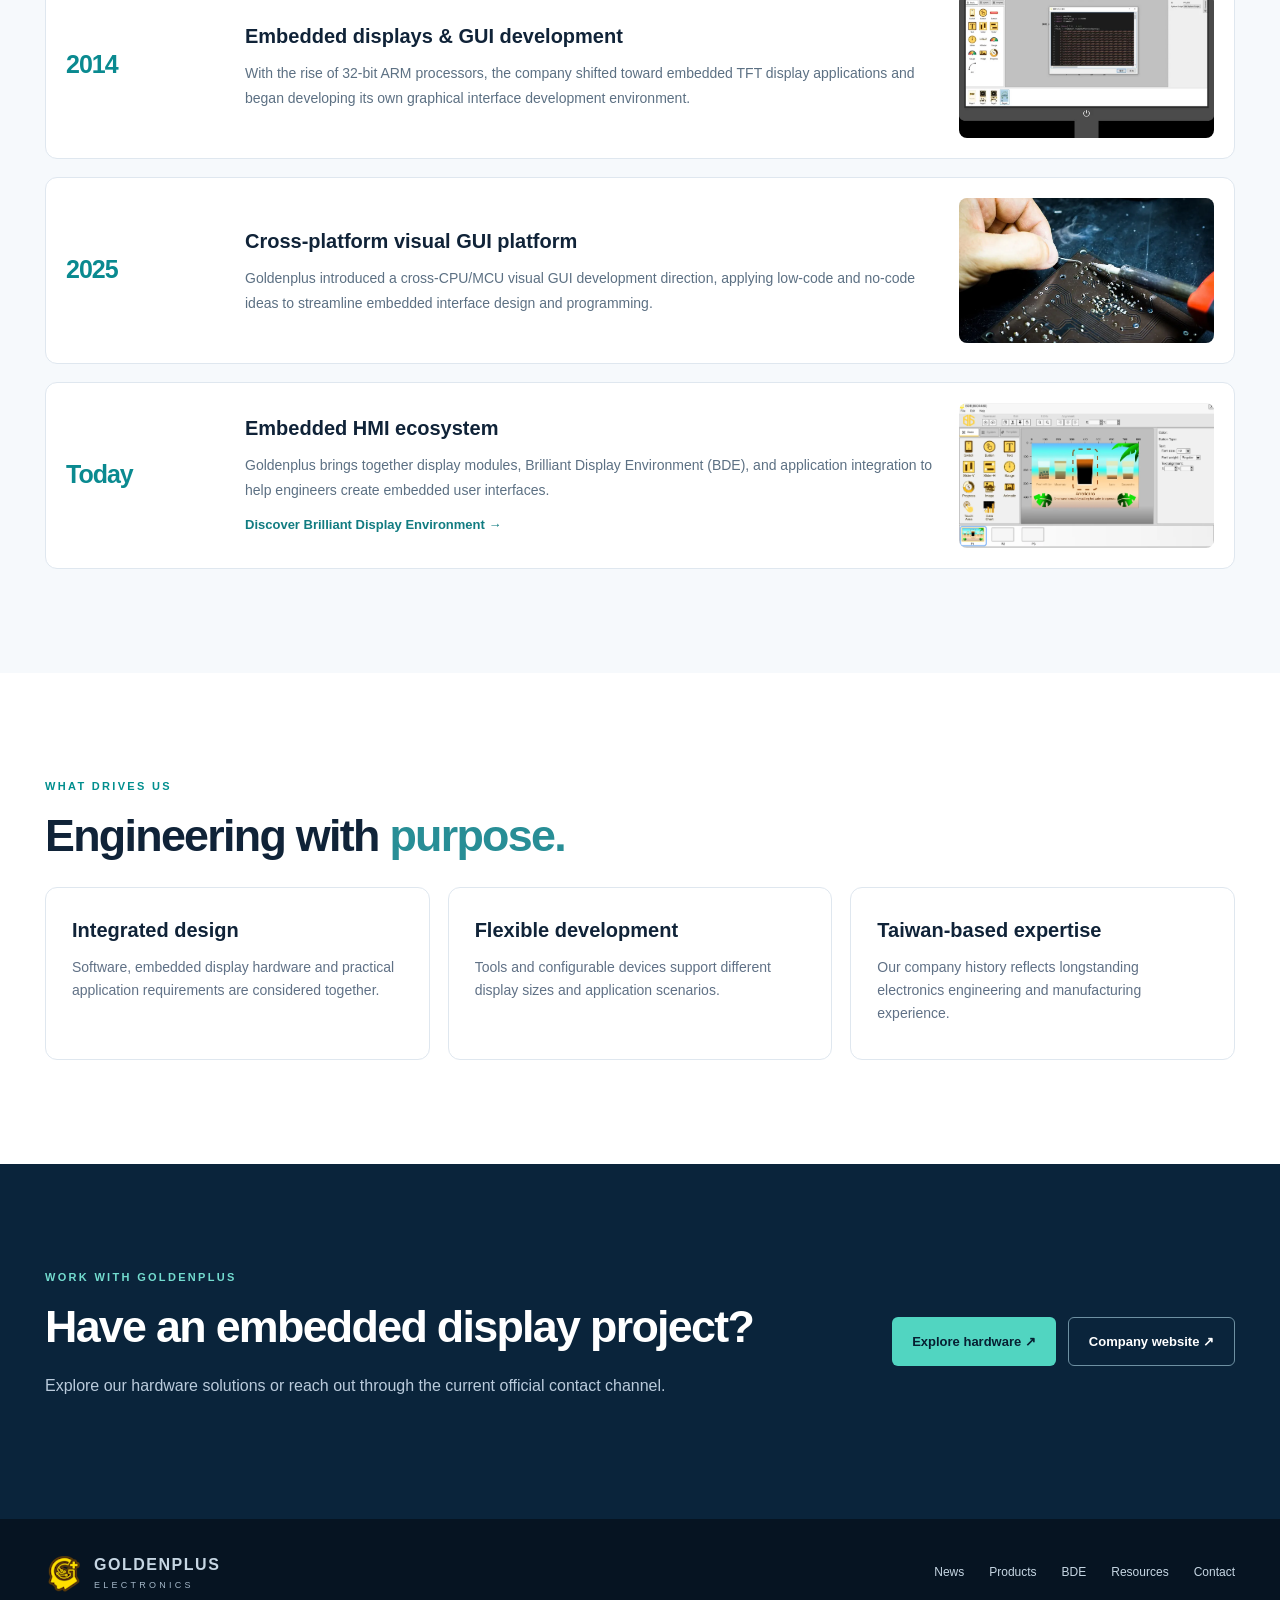
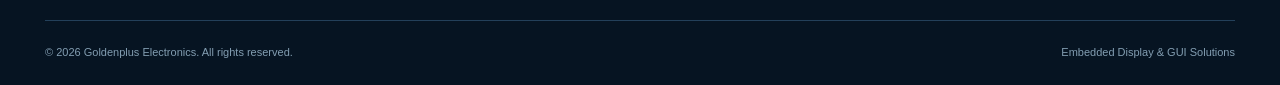
==== commit 4418da9d: "Use Brilliant Display Environment across the website" ====
--- a/about.html
+++ b/about.html
@@ -38,7 +38,7 @@
 <article class="timeline-entry"><div class="timeline-year">2008–2014</div><div class="timeline-copy"><h3>LED lighting &amp; control systems</h3><p>Goldenplus specialized in LED lighting systems and architectural and landscape lighting integration, developing its Taiwan-based engineering and manufacturing capabilities.</p></div><img alt="Goldenplus historical company development imagery" loading="lazy" src="assets/images/history-taiwan.webp"/></article>
 <article class="timeline-entry"><div class="timeline-year">2014</div><div class="timeline-copy"><h3>Embedded displays &amp; GUI development</h3><p>With the rise of 32-bit ARM processors, the company shifted toward embedded TFT display applications and began developing its own graphical interface development environment.</p></div><img alt="Embedded technology from Goldenplus company history" loading="lazy" src="assets/images/history-2014.webp"/></article>
 <article class="timeline-entry"><div class="timeline-year">2025</div><div class="timeline-copy"><h3>Cross-platform visual GUI platform</h3><p>Goldenplus introduced a cross-CPU/MCU visual GUI development direction, applying low-code and no-code ideas to streamline embedded interface design and programming.</p></div><img alt="Goldenplus embedded interface innovation" loading="lazy" src="assets/images/history-2025.webp"/></article>
-<article class="timeline-entry"><div class="timeline-year">Today</div><div class="timeline-copy"><h3>Embedded HMI ecosystem</h3><p>Goldenplus brings together display modules, Brilliant Development Environment (BDE), and application integration to help engineers create embedded user interfaces.</p><a class="text-link" href="bde.html">Discover Brilliant Development Environment →</a></div><img alt="Brilliant Development Environment application" loading="lazy" src="assets/images/bde-editor.webp"/></article>
+<article class="timeline-entry"><div class="timeline-year">Today</div><div class="timeline-copy"><h3>Embedded HMI ecosystem</h3><p>Goldenplus brings together display modules, Brilliant Display Environment (BDE), and application integration to help engineers create embedded user interfaces.</p><a class="text-link" href="bde.html">Discover Brilliant Display Environment →</a></div><img alt="Brilliant Display Environment application" loading="lazy" src="assets/images/bde-editor.webp"/></article>
 </div></div></section>
 <section class="section values-section"><div class="container"><p class="section-kicker">WHAT DRIVES US</p><h2>Engineering with <span>purpose.</span></h2><div class="value-grid"><article><h3>Integrated design</h3><p>Software, embedded display hardware and practical application requirements are considered together.</p></article><article><h3>Flexible development</h3><p>Tools and configurable devices support different display sizes and application scenarios.</p></article><article><h3>Taiwan-based expertise</h3><p>Our company history reflects longstanding electronics engineering and manufacturing experience.</p></article></div></div></section>
 <section class="section cta-banner"><div class="container banner-inner"><div><p class="section-kicker">WORK WITH GOLDENPLUS</p><h2>Have an embedded display project?</h2><p>Explore our hardware solutions or reach out through the current official contact channel.</p></div><div class="banner-actions"><a class="btn btn-primary" href="products.html">Explore hardware ↗</a><a class="btn btn-outline-light" href="https://goldenplus-elec.com.tw/" rel="noopener noreferrer" target="_blank">Company website ↗</a></div></div></section>
